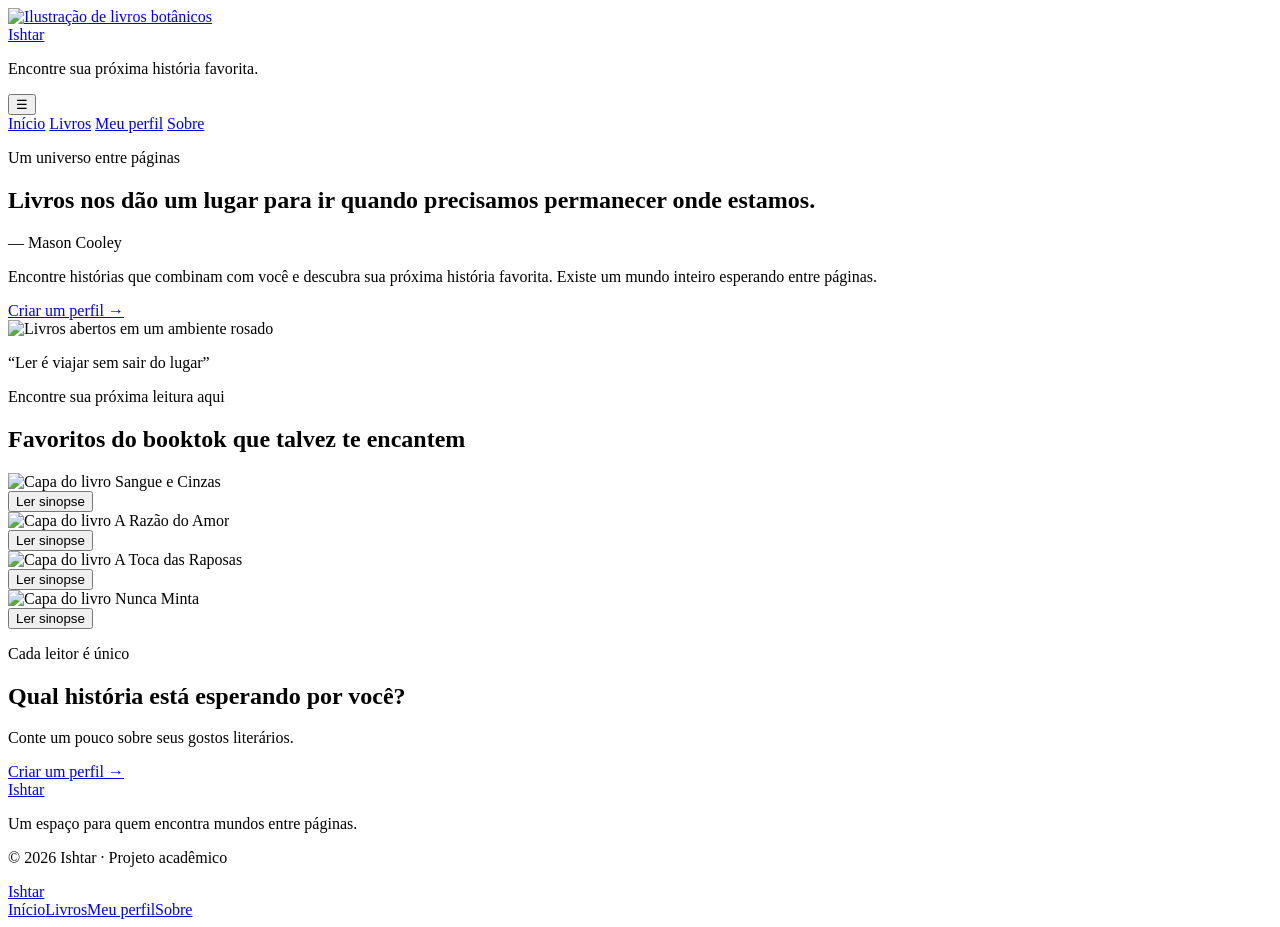
==== index.html @ a5671358 "Add files via upload" ====
<!DOCTYPE html>
<html lang="pt-BR">
<head>
  <meta charset="UTF-8">
  <meta name="viewport" content="width=device-width, initial-scale=1.0">
  <meta name="description" content="Ishtar: encontre sua próxima história favorita.">
  <title>Ishtar </title>
  <link rel="preconnect" href="https://fonts.googleapis.com">
  <link rel="preconnect" href="https://fonts.gstatic.com" crossorigin>
  <link href="https://fonts.googleapis.com/css2?family=DM+Sans:wght@400;500;600;700&family=Playfair+Display:wght@500;600;700&family=Patrick+Hand:wght@400;700&display=swap" rel="stylesheet">
  <link rel="stylesheet" href="css/style.css">
  <script src="js/script.js" defer></script>
</head>
<body>
  <header class="site-header">
    <a class="brand-mark" href="index.html" aria-label="Ishtar, página inicial">
      <img src="imagens/logo.jpg" alt="Ilustração de livros botânicos">
    </a>
    <div class="brand-copy">
      <a class="brand-name" href="index.html">Ishtar</a>
      <p>Encontre sua próxima história favorita.</p>
    </div>
    <button class="menu-toggle" aria-label="Abrir menu" aria-expanded="false">☰</button>
    <nav class="main-nav" aria-label="Menu principal">
      <a href="index.html" aria-current="page">Início</a>
      <a href="#livros">Livros</a>
      <a href="form.html">Meu perfil</a>
      <a href="about.html">Sobre</a>
    </nav>
  </header>

  <main>
    <section class="hero">
      <div class="hero-copy">
        <p class="eyebrow">Um universo entre páginas</p>
        <h1>Livros nos dão um lugar para ir quando precisamos permanecer onde estamos.</h1>
        <p class="quote-author">— Mason Cooley</p>
        <p class="hero-description">Encontre histórias que combinam com você e descubra sua próxima história favorita. Existe um mundo inteiro esperando entre páginas.</p>
        <a class="button button-primary" href="form.html">Criar um perfil <span aria-hidden="true">→</span></a>
      </div>
      <div class="hero-image">
        <img src="imagens/livros-destaque.jpg" alt="Livros abertos em um ambiente rosado">
      </div>
    </section>

    <div class="quote-band">
      <p>“Ler é viajar sem sair do lugar”</p>
    </div>

    <section class="books-section section-wrap" id="livros">
      <p class="eyebrow">Encontre sua próxima leitura aqui</p>
      <h2>Favoritos do  booktok que talvez te encantem</h2>
      <div class="book-grid">
        <article class="book-card">
          <div class="book-cover"><img src="imagens/sangue-e-cinzas.jpg" alt="Capa do livro Sangue e Cinzas"></div>
          <button class="button button-soft synopsis-button" data-title="Sangue e Cinzas" data-synopsis="Uma fantasia repleta de
           mistérios, escolhas difíceis e segredos que podem mudar tudo. Ideal para quem gosta de mundos intensos e reviravoltas."
           >Ler sinopse</button>
        </article>
        <article class="book-card">
          <div class="book-cover"><img src="imagens/a-razao-do-amor.jpg" alt="Capa do livro A Razão do Amor"></div>
          <button class="button button-soft synopsis-button" data-title="A Razão do Amor" data-synopsis="Uma comédia romântica que
           mistura ciência, convivência inesperada e sentimentos que desafiam qualquer hipótese.">Ler sinopse</button>
        </article>
        <article class="book-card">
          <div class="book-cover"><img src="imagens/a-toca-das-raposas.jpg" alt="Capa do livro A Toca das Raposas"></div>
          <button class="button button-soft synopsis-button" data-title="A Toca das Raposas" data-synopsis="Uma história de competição,
           lealdade e personagens complexos, perfeita para quem procura uma leitura intensa.">Ler sinopse</button>
        </article>
        <article class="book-card">
          <div class="book-cover"><img src="imagens/nunca-minta.jpg" alt="Capa do livro Nunca Minta"></div>
          <button class="button button-soft synopsis-button" data-title="Nunca Minta" data-synopsis="Um suspense psicológico cheio de 
          segredos e pistas inquietantes, feito para quem gosta de tentar desvendar o mistério antes do final.">Ler sinopse</button>
        </article>
      </div>
      <div class="synopsis-panel" id="synopsis-panel" hidden aria-live="polite">
        <button class="close-panel" type="button" aria-label="Fechar sinopse">×</button>
        <p class="eyebrow">Uma espiadinha na história</p>
        <h3 id="synopsis-title"></h3>
        <p id="synopsis-text"></p>
      </div>
    </section>

    <section class="profile-cta section-wrap">
      <div>
        <p class="eyebrow eyebrow-light">Cada leitor é único</p>
        <h2>Qual história está esperando por você?</h2>
        <p>Conte um pouco sobre seus gostos literários.</p>
      </div>
      <a class="button button-pale" href="form.html">Criar um perfil <span aria-hidden="true">→</span></a>
    </section>
  </main>

  <footer class="site-footer">
    <a class="footer-title" href="index.html">Ishtar</a>
    <p>Um espaço para quem encontra mundos entre páginas.</p>
    <p class="copyright">© 2026 Ishtar · Projeto acadêmico</p>
    <div class="footer-bottom">
      <a class="footer-logo" href="index.html"><img src="imagens/logo.jpg" alt=""><span>Ishtar</span></a>
      <nav aria-label="Menu do rodapé">
        <a href="index.html">Início</a><a href="#livros">Livros</a><a href="form.html">Meu perfil</a><a href="about.html">Sobre</a>
      </nav>
    </div>
  </footer>

  <dialog class="synopsis-dialog" id="synopsis-dialog">
    <button class="close-dialog" aria-label="Fechar" type="button">×</button>
    <p class="eyebrow">Uma espiadinha na história</p>
    <h2 id="dialog-title"></h2>
    <p id="dialog-text"></p>
  </dialog>
</body>
</html>
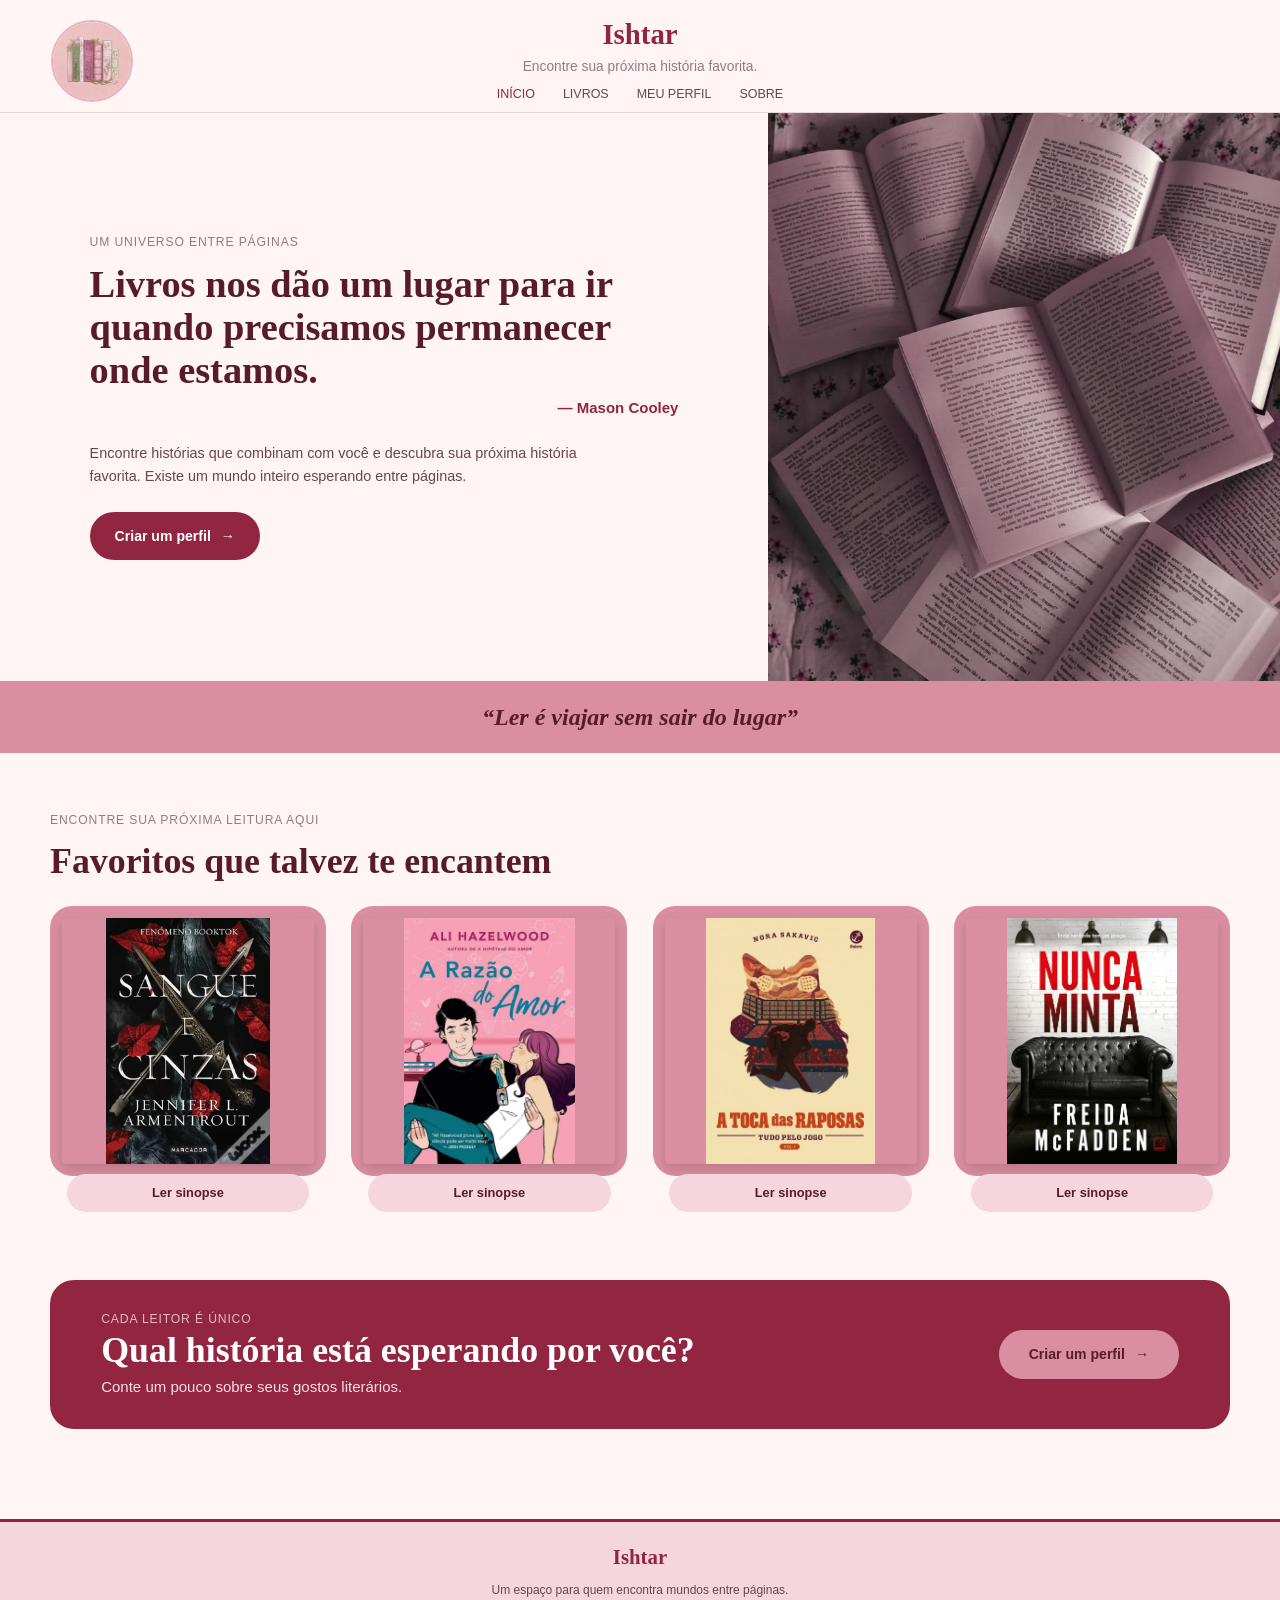
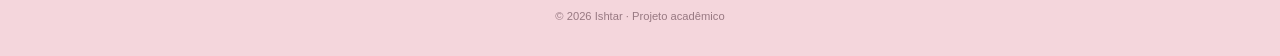
==== commit cd63be52: "Add files via upload" ====
--- a/index.html
+++ b/index.html
@@ -4,17 +4,17 @@
   <meta charset="UTF-8">
   <meta name="viewport" content="width=device-width, initial-scale=1.0">
   <meta name="description" content="Ishtar: encontre sua próxima história favorita.">
-  <title>Ishtar </title>
+  <title>Ishtar | Seu universo literário</title>
   <link rel="preconnect" href="https://fonts.googleapis.com">
   <link rel="preconnect" href="https://fonts.gstatic.com" crossorigin>
   <link href="https://fonts.googleapis.com/css2?family=DM+Sans:wght@400;500;600;700&family=Playfair+Display:wght@500;600;700&family=Patrick+Hand:wght@400;700&display=swap" rel="stylesheet">
-  <link rel="stylesheet" href="css/style.css">
-  <script src="js/script.js" defer></script>
+  <link rel="stylesheet" href="style.css">
+  <script src="script.js" defer></script>
 </head>
 <body>
   <header class="site-header">
     <a class="brand-mark" href="index.html" aria-label="Ishtar, página inicial">
-      <img src="imagens/logo.jpg" alt="Ilustração de livros botânicos">
+      <img src="logo.jpg" alt="Ilustração de livros botânicos">
     </a>
     <div class="brand-copy">
       <a class="brand-name" href="index.html">Ishtar</a>
@@ -39,7 +39,7 @@
         <a class="button button-primary" href="form.html">Criar um perfil <span aria-hidden="true">→</span></a>
       </div>
       <div class="hero-image">
-        <img src="imagens/livros-destaque.jpg" alt="Livros abertos em um ambiente rosado">
+        <img src="livros-destaque.jpg" alt="Livros abertos em um ambiente rosado">
       </div>
     </section>
 
@@ -49,28 +49,23 @@
 
     <section class="books-section section-wrap" id="livros">
       <p class="eyebrow">Encontre sua próxima leitura aqui</p>
-      <h2>Favoritos do  booktok que talvez te encantem</h2>
+      <h2>Favoritos que talvez te encantem</h2>
       <div class="book-grid">
         <article class="book-card">
-          <div class="book-cover"><img src="imagens/sangue-e-cinzas.jpg" alt="Capa do livro Sangue e Cinzas"></div>
-          <button class="button button-soft synopsis-button" data-title="Sangue e Cinzas" data-synopsis="Uma fantasia repleta de
-           mistérios, escolhas difíceis e segredos que podem mudar tudo. Ideal para quem gosta de mundos intensos e reviravoltas."
-           >Ler sinopse</button>
+          <div class="book-cover"><img src="sangue-e-cinzas.jpg" alt="Capa do livro Sangue e Cinzas"></div>
+          <button class="button button-soft synopsis-button" data-title="Sangue e Cinzas" data-synopsis="Uma fantasia repleta de mistérios, escolhas difíceis e segredos que podem mudar tudo. Ideal para quem gosta de mundos intensos e reviravoltas.">Ler sinopse</button>
         </article>
         <article class="book-card">
-          <div class="book-cover"><img src="imagens/a-razao-do-amor.jpg" alt="Capa do livro A Razão do Amor"></div>
-          <button class="button button-soft synopsis-button" data-title="A Razão do Amor" data-synopsis="Uma comédia romântica que
-           mistura ciência, convivência inesperada e sentimentos que desafiam qualquer hipótese.">Ler sinopse</button>
+          <div class="book-cover"><img src="a-razao-do-amor.jpg" alt="Capa do livro A Razão do Amor"></div>
+          <button class="button button-soft synopsis-button" data-title="A Razão do Amor" data-synopsis="Uma comédia romântica que mistura ciência, convivência inesperada e sentimentos que desafiam qualquer hipótese.">Ler sinopse</button>
         </article>
         <article class="book-card">
-          <div class="book-cover"><img src="imagens/a-toca-das-raposas.jpg" alt="Capa do livro A Toca das Raposas"></div>
-          <button class="button button-soft synopsis-button" data-title="A Toca das Raposas" data-synopsis="Uma história de competição,
-           lealdade e personagens complexos, perfeita para quem procura uma leitura intensa.">Ler sinopse</button>
+          <div class="book-cover"><img src="a-toca-das-raposas.jpg" alt="Capa do livro A Toca das Raposas"></div>
+          <button class="button button-soft synopsis-button" data-title="A Toca das Raposas" data-synopsis="Uma história de competição, lealdade e personagens complexos, perfeita para quem procura uma leitura intensa.">Ler sinopse</button>
         </article>
         <article class="book-card">
-          <div class="book-cover"><img src="imagens/nunca-minta.jpg" alt="Capa do livro Nunca Minta"></div>
-          <button class="button button-soft synopsis-button" data-title="Nunca Minta" data-synopsis="Um suspense psicológico cheio de 
-          segredos e pistas inquietantes, feito para quem gosta de tentar desvendar o mistério antes do final.">Ler sinopse</button>
+          <div class="book-cover"><img src="nunca-minta.jpg" alt="Capa do livro Nunca Minta"></div>
+          <button class="button button-soft synopsis-button" data-title="Nunca Minta" data-synopsis="Um suspense psicológico cheio de segredos e pistas inquietantes, feito para quem gosta de tentar desvendar o mistério antes do final.">Ler sinopse</button>
         </article>
       </div>
       <div class="synopsis-panel" id="synopsis-panel" hidden aria-live="polite">
@@ -96,13 +91,6 @@
     <p>Um espaço para quem encontra mundos entre páginas.</p>
     <p class="copyright">© 2026 Ishtar · Projeto acadêmico</p>
     <div class="footer-bottom">
-      <a class="footer-logo" href="index.html"><img src="imagens/logo.jpg" alt=""><span>Ishtar</span></a>
-      <nav aria-label="Menu do rodapé">
-        <a href="index.html">Início</a><a href="#livros">Livros</a><a href="form.html">Meu perfil</a><a href="about.html">Sobre</a>
-      </nav>
-    </div>
-  </footer>
-
   <dialog class="synopsis-dialog" id="synopsis-dialog">
     <button class="close-dialog" aria-label="Fechar" type="button">×</button>
     <p class="eyebrow">Uma espiadinha na história</p>
--- a/style.css
+++ b/style.css
@@ -0,0 +1,199 @@
+@charset "UTF-8";
+
+:root {
+  --rosa-fundo: #fff5f5;
+  --rosa-claro: #f4d6dc;
+  --rosa-medio: #d98fa1;
+  --rosa-escuro: #c8798d;
+  --bordo: #922640;
+  --vinho: #571b2a;
+  --marrom: #68464e;
+  --texto-suave: #987982;
+  --branco: #ffffff;
+  --borda: #ead7da;
+  --sombra: 0 12px 30px #571b2a14;
+}
+
+* { box-sizing: border-box; }
+html { scroll-behavior: smooth; }
+body {
+  margin: 0;
+  background: var(--rosa-fundo);
+  color: var(--marrom);
+  font-family: "DM Sans", Arial, sans-serif;
+  font-size: 15px;
+  line-height: 1.6;
+}
+img { display: block; max-width: 100%; }
+a { color: inherit; text-decoration: none; }
+button, input, select { font: inherit; }
+button, a { -webkit-tap-highlight-color: transparent; }
+h1, h2, h3, p { margin-top: 0; }
+h1, h2, h3 { color: var(--vinho); }
+h1, h2 { font-family: "Patrick Hand", "Playfair Display", Georgia, serif; line-height: 1.12; }
+h1 { font-size: clamp(2rem, 3.4vw, 3.2rem); }
+h2 { font-size: clamp(1.7rem, 2.8vw, 2.4rem); }
+h3 { font-family: "Playfair Display", Georgia, serif; }
+:focus-visible { outline: 3px solid var(--rosa-escuro); outline-offset: 3px; }
+
+.site-header {
+  min-height: 112px;
+  padding: 10px clamp(18px, 4vw, 58px) 0;
+  display: grid;
+  grid-template-columns: 100px 1fr 100px;
+  grid-template-rows: 68px 34px;
+  align-items: center;
+  border-bottom: 1px solid var(--borda);
+  position: relative;
+  background: rgba(255, 245, 245, .96);
+  z-index: 5;
+}
+.brand-mark { grid-column: 1; grid-row: 1 / 3; width: 82px; height: 82px; border-radius: 50%; overflow: hidden; border: 2px solid #e7b4c0; background: var(--rosa-claro); }
+.brand-mark img { width: 100%; height: 100%; object-fit: cover; }
+.brand-copy { grid-column: 2; grid-row: 1; text-align: center; align-self: end; }
+.brand-name { font-family: "Playfair Display", Georgia, serif; font-weight: 700; font-size: 1.8rem; color: var(--bordo); line-height: 1.1; }
+.brand-copy p { margin: 5px 0 0; color: var(--texto-suave); font-size: .86rem; }
+.main-nav { grid-column: 2; grid-row: 2; display: flex; justify-content: center; align-items: center; gap: 28px; font-size: .78rem; text-transform: uppercase; }
+.main-nav a, .footer-bottom nav a { transition: color .2s ease; }
+.main-nav a:hover, .main-nav a[aria-current="page"], .footer-bottom nav a:hover { color: var(--bordo); }
+.menu-toggle { display: none; }
+
+.hero { display: grid; grid-template-columns: 1.2fr .8fr; min-height: 420px; }
+.hero-copy { padding: 42px clamp(28px, 7vw, 110px); display: flex; flex-direction: column; align-items: flex-start; justify-content: center; }
+.eyebrow { margin: 0 0 10px; color: var(--texto-suave); font-size: .76rem; letter-spacing: .07em; text-transform: uppercase; }
+.hero h1 { max-width: 650px; margin-bottom: 4px; font-size: clamp(2rem, 3vw, 3rem); }
+.quote-author { width: 100%; text-align: right; color: var(--bordo); font-weight: 600; margin-bottom: 22px; }
+.hero-description { max-width: 490px; font-size: .9rem; color: var(--marrom); margin-bottom: 24px; }
+.hero-image { min-height: 420px; overflow: hidden; }
+.hero-image img { width: 100%; height: 100%; object-fit: cover; object-position: center; }
+.button { display: inline-flex; justify-content: center; align-items: center; gap: 10px; border: 0; border-radius: 999px; padding: 13px 25px; cursor: pointer; font-size: .88rem; font-weight: 600; text-align: center; transition: transform .2s ease, background .2s ease, box-shadow .2s ease; }
+.button:hover { transform: translateY(-2px); box-shadow: 0 7px 16px rgba(87, 27, 42, .14); }
+.button-primary { color: var(--branco); background: var(--bordo); }
+.button-primary:hover { background: var(--vinho); }
+.button-soft { color: var(--vinho); background: var(--rosa-claro); }
+.button-soft:hover { background: #edc1cb; }
+.button-pale { color: var(--vinho); background: var(--rosa-medio); min-width: 180px; }
+.button-pale:hover { background: #e5a4b3; }
+.quote-band { background: var(--rosa-medio); color: var(--vinho); text-align: center; padding: 17px 20px; }
+.quote-band p { margin: 0; font-family: "Playfair Display", Georgia, serif; font-size: clamp(1.1rem, 2vw, 1.5rem); font-weight: 700; font-style: italic; }
+
+.section-wrap { width: min(1180px, calc(100% - 64px)); margin-inline: auto; }
+.books-section { padding-top: 58px; padding-bottom: 48px; }
+.books-section h2 { margin-bottom: 25px; }
+.book-grid { display: grid; grid-template-columns: repeat(4, minmax(0, 1fr)); gap: clamp(14px, 2vw, 28px); }
+.book-card { min-width: 0; text-align: center; }
+.book-cover { height: 270px; padding: 12px; border-radius: 22px; background: var(--rosa-medio); overflow: hidden; }
+.book-cover img { width: 100%; height: 100%; object-fit: contain; border-radius: 4px; box-shadow: 0 5px 12px rgba(50, 20, 25, .18); }
+.book-card .button { width: 88%; margin-top: -2px; position: relative; padding: 9px 12px; font-size: .8rem; }
+.synopsis-panel { position: relative; margin: 30px auto 0; max-width: 760px; padding: 28px; border-radius: 18px; background: var(--rosa-claro); }
+.synopsis-panel h3 { margin-bottom: 10px; }
+.synopsis-panel p:last-child { margin-bottom: 0; }
+.close-panel { position: absolute; top: 10px; right: 14px; border: 0; background: transparent; color: var(--vinho); font-size: 1.6rem; cursor: pointer; }
+.profile-cta { margin-top: 20px; margin-bottom: 90px; background: var(--bordo); color: var(--branco); border-radius: 24px; padding: 30px clamp(24px, 4vw, 52px); display: flex; align-items: center; justify-content: space-between; gap: 24px; }
+.profile-cta h2 { color: var(--branco); margin-bottom: 5px; }
+.profile-cta p { margin-bottom: 0; color: #f8dfe5; }
+.profile-cta .eyebrow { color: #e9b8c5; }
+.site-footer { background: var(--rosa-claro); border-top: 3px solid var(--bordo); padding: 18px clamp(18px, 4vw, 55px) 12px; text-align: center; }
+.footer-title { font-family: "Playfair Display", Georgia, serif; font-weight: 700; font-size: 1.3rem; color: var(--bordo); }
+.site-footer > p { font-size: .75rem; margin: 8px 0; }
+.site-footer .copyright { color: var(--texto-suave); font-size: .7rem; }
+.footer-bottom { margin-top: 18px; display: flex; justify-content: space-between; align-items: center; gap: 20px; text-align: left; }
+.footer-logo { display: flex; align-items: center; gap: 12px; color: var(--vinho); font-family: "Playfair Display", Georgia, serif; font-size: 1.8rem; font-weight: 700; }
+.footer-logo img { width: 72px; height: 72px; border-radius: 50%; object-fit: cover; border: 1px solid #e6b3c0; }
+.footer-bottom nav { display: flex; flex-wrap: wrap; gap: 22px; font-size: .78rem; }
+.compact-footer { margin-top: 64px; }
+
+.inner-page { padding-top: 52px; padding-bottom: 25px; }
+.page-heading { max-width: 760px; text-align: center; margin: 0 auto 30px; }
+.page-heading h1 { margin-bottom: 12px; }
+.page-heading > p:last-child { color: var(--texto-suave); }
+.reader-form { max-width: 850px; margin: 0 auto; padding: clamp(22px, 4vw, 42px); background: var(--branco); border-radius: 22px; box-shadow: var(--sombra); border: 1px solid var(--borda); }
+.form-intro { text-align: center; margin-bottom: 28px; }
+.small-flower { display: inline-block; color: var(--bordo); font-size: 1.4rem; }
+.form-intro h2 { margin: 4px 0; }
+.form-intro p { color: var(--texto-suave); margin-bottom: 0; }
+.form-grid { display: grid; grid-template-columns: repeat(2, minmax(0, 1fr)); gap: 20px; }
+.form-field { display: flex; flex-direction: column; gap: 7px; }
+.form-field label, .checkbox-field legend { color: var(--vinho); font-size: .9rem; font-weight: 700; }
+.form-field label span { color: var(--bordo); }
+.form-field input, .form-field select { width: 100%; min-height: 46px; border: 1px solid var(--borda); border-radius: 10px; padding: 10px 12px; background: #fffafa; color: var(--marrom); }
+.form-field input:focus, .form-field select:focus { outline: 2px solid var(--rosa-medio); border-color: var(--rosa-medio); }
+.form-field input::placeholder { color: #b49ba1; }
+.checkbox-field { border: 0; margin: 24px 0 8px; padding: 0; }
+.checkbox-field legend { margin-bottom: 12px; }
+.checkbox-label { display: inline-flex; align-items: center; gap: 8px; margin: 0 18px 8px 0; font-size: .88rem; }
+.checkbox-label input { accent-color: var(--bordo); }
+.required-note { color: var(--texto-suave); font-size: .76rem; }
+.form-submit { margin-top: 8px; min-width: 220px; }
+.about-page { padding-top: 48px; }
+.about-heading { text-align: center; margin-bottom: 38px; }
+.about-heading h1 { margin-bottom: 0; font-family: "Playfair Display", Georgia, serif; font-weight: 500; color: var(--bordo); }
+.about-grid { display: grid; grid-template-columns: .9fr 1.1fr; gap: clamp(26px, 6vw, 85px); align-items: start; max-width: 1040px; margin: 0 auto; }
+.about-note { background: var(--rosa-claro); padding: 30px; border-radius: 22px; color: var(--vinho); font-family: "Playfair Display", Georgia, serif; font-size: 1.2rem; }
+.about-note > p { margin-bottom: 18px; }
+.about-note .about-quote { font-size: .95rem; margin-bottom: 0; }
+.about-details { padding: 8px 0 20px; }
+.about-details h2 { font-family: "Playfair Display", Georgia, serif; font-size: 1.5rem; }
+.about-details h3 { margin: 20px 0 7px; color: var(--bordo); }
+.about-details p { font-size: .92rem; }
+.author-credit { padding-top: 12px; }
+.author-credit strong { color: var(--vinho); }
+.result-page { max-width: 980px; }
+.profile-result { max-width: 760px; margin: 0 auto; padding: clamp(24px, 4vw, 44px); background: var(--rosa-claro); border-radius: 22px; }
+.profile-result > .small-flower, .profile-result > h2, .result-intro { display: block; text-align: center; }
+.profile-result h2 { margin: 4px 0 10px; }
+.result-intro { color: var(--marrom); }
+.result-list { margin: 25px 0; display: grid; grid-template-columns: repeat(2, minmax(0, 1fr)); gap: 12px; }
+.result-list div { padding: 14px; border-radius: 12px; background: rgba(255,255,255,.7); }
+.result-list dt { color: var(--texto-suave); font-size: .78rem; margin-bottom: 4px; }
+.result-list dd { margin: 0; color: var(--vinho); font-weight: 700; overflow-wrap: anywhere; }
+.result-email { font-size: .88rem; }
+.result-email span { font-weight: 600; }
+.result-actions { display: flex; align-items: center; gap: 22px; flex-wrap: wrap; }
+.text-link { color: var(--bordo); text-decoration: underline; text-underline-offset: 4px; }
+.privacy-note { text-align: center; color: var(--texto-suave); font-size: .75rem; margin-top: 18px; }
+.synopsis-dialog { width: min(500px, calc(100% - 32px)); border: 1px solid var(--borda); border-radius: 20px; padding: 34px; background: var(--rosa-fundo); color: var(--marrom); box-shadow: var(--sombra); }
+.synopsis-dialog::backdrop { background: rgba(50, 15, 27, .55); }
+.synopsis-dialog h2 { margin-bottom: 10px; }
+.synopsis-dialog p:last-child { margin-bottom: 0; }
+.close-dialog { position: absolute; top: 10px; right: 15px; border: 0; background: transparent; color: var(--vinho); font-size: 1.7rem; cursor: pointer; }
+
+@media (max-width: 800px) {
+  .site-header { grid-template-columns: 64px 1fr 44px; grid-template-rows: 65px auto; padding: 8px 18px; }
+  .brand-mark { width: 58px; height: 58px; }
+  .brand-name { font-size: 1.5rem; }
+  .brand-copy p { font-size: .72rem; }
+  .menu-toggle { display: block; grid-column: 3; grid-row: 1; justify-self: end; border: 1px solid var(--borda); border-radius: 8px; color: var(--bordo); background: var(--branco); padding: 6px 10px; cursor: pointer; }
+  .main-nav { display: none; grid-column: 1 / 4; grid-row: 2; flex-direction: column; gap: 0; align-items: stretch; padding: 8px 0 4px; }
+  .main-nav.is-open { display: flex; }
+  .main-nav a { padding: 10px; text-align: center; }
+  .hero { grid-template-columns: 1fr; }
+  .hero-copy { padding: 45px 28px; }
+  .hero-image { min-height: 300px; max-height: 390px; }
+  .book-grid { grid-template-columns: repeat(2, minmax(0, 1fr)); gap: 24px 16px; }
+  .book-cover { height: clamp(210px, 42vw, 300px); }
+  .profile-cta { align-items: flex-start; flex-direction: column; margin-bottom: 55px; }
+  .footer-bottom { flex-direction: column; text-align: center; }
+  .footer-bottom nav { justify-content: center; }
+  .about-grid { grid-template-columns: 1fr; }
+  .about-note { max-width: none; }
+}
+@media (max-width: 480px) {
+  body { font-size: 14px; }
+  .section-wrap { width: calc(100% - 32px); }
+  .brand-copy p { max-width: 190px; }
+  .hero-copy { padding: 36px 22px; }
+  .hero h1 { font-size: 2rem; }
+  .hero-image { min-height: 260px; }
+  .books-section { padding-top: 38px; }
+  .book-grid { gap: 20px 12px; }
+  .book-cover { height: 215px; padding: 8px; border-radius: 16px; }
+  .book-card .button { width: 94%; font-size: .73rem; padding: 9px 6px; }
+  .profile-cta { border-radius: 18px; padding: 24px 20px; }
+  .form-grid, .result-list { grid-template-columns: 1fr; }
+  .reader-form { padding: 22px 17px; }
+  .checkbox-label { display: flex; }
+  .result-actions { flex-direction: column; align-items: stretch; }
+  .footer-logo { font-size: 1.5rem; }
+  .footer-bottom nav { gap: 14px; }
+}
